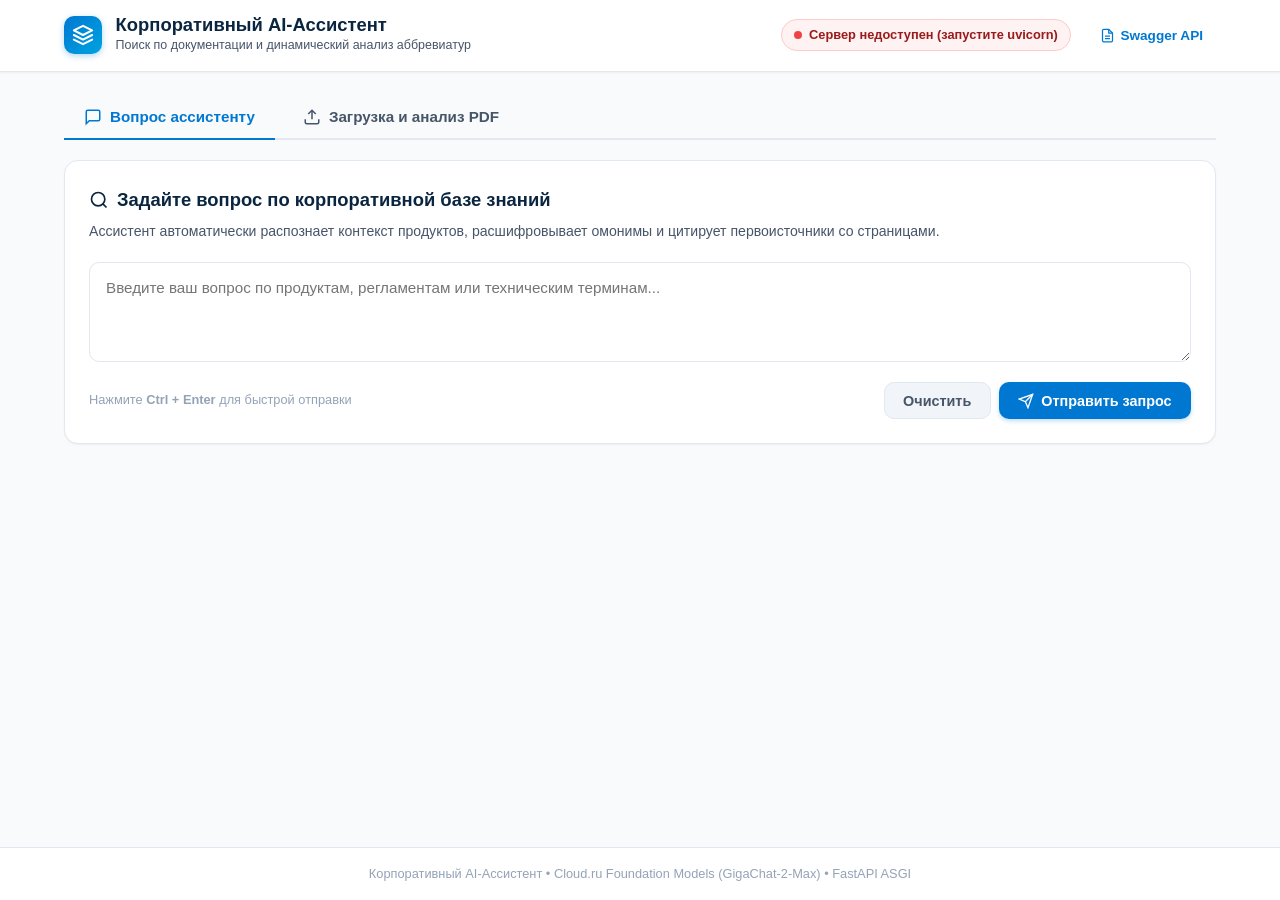
==== ui/index.html @ 6eb43e6e "feat(ui): replace Streamlit with lightweight vanilla HTML/CSS/JS frontend in ui/" ====
<!DOCTYPE html>
<html lang="ru">
<head>
  <meta charset="UTF-8">
  <meta name="viewport" content="width=device-width, initial-scale=1.0">
  <title>Корпоративный AI-Ассистент | База знаний и аббревиатуры</title>
  <link rel="stylesheet" href="style.css">
  <link rel="icon" href="data:image/svg+xml,<svg xmlns='http://www.w3.org/2000/svg' viewBox='0 0 24 24' fill='%230078D2'><path d='M12 2L2 7l10 5 10-5-10-5zM2 17l10 5 10-5M2 12l10 5 10-5'/></svg>">
</head>
<body>

  <!-- App Header -->
  <header class="app-header">
    <div class="header-container">
      <div class="brand-group">
        <div class="brand-icon">
          <svg width="22" height="22" viewBox="0 0 24 24" fill="none" stroke="currentColor" stroke-width="2.2" stroke-linecap="round" stroke-linejoin="round">
            <path d="M12 2L2 7l10 5 10-5-10-5z"></path>
            <path d="M2 17l10 5 10-5"></path>
            <path d="M2 12l10 5 10-5"></path>
          </svg>
        </div>
        <div>
          <h1 class="brand-title">Корпоративный AI-Ассистент</h1>
          <p class="brand-subtitle">Поиск по документации и динамический анализ аббревиатур</p>
        </div>
      </div>

      <div class="header-actions">
        <div id="health-status" class="status-pill">
          <span class="status-dot"></span>
          <span id="health-text">Проверка сервиса...</span>
        </div>
        <a href="/docs" target="_blank" class="docs-link" title="Открыть интерактивную документацию OpenAPI Swagger">
          <svg width="15" height="15" viewBox="0 0 24 24" fill="none" stroke="currentColor" stroke-width="2">
            <path d="M14 2H6a2 2 0 0 0-2 2v16a2 2 0 0 0 2 2h12a2 2 0 0 0 2-2V8z"></path>
            <polyline points="14 2 14 8 20 8"></polyline>
            <line x1="16" y1="13" x2="8" y2="13"></line>
            <line x1="16" y1="17" x2="8" y2="17"></line>
          </svg>
          Swagger API
        </a>
      </div>
    </div>
  </header>

  <!-- Main Content -->
  <main class="main-content">

    <!-- Navigation Tabs -->
    <nav class="tabs-nav">
      <button class="tab-btn active" data-tab="query">
        <svg class="tab-icon" viewBox="0 0 24 24" fill="none" stroke="currentColor" stroke-width="2">
          <path d="M21 15a2 2 0 0 1-2 2H7l-4 4V5a2 2 0 0 1 2-2h14a2 2 0 0 1 2 2z"></path>
        </svg>
        Вопрос ассистенту
      </button>
      <button class="tab-btn" data-tab="upload">
        <svg class="tab-icon" viewBox="0 0 24 24" fill="none" stroke="currentColor" stroke-width="2">
          <path d="M21 15v4a2 2 0 0 1-2 2H5a2 2 0 0 1-2-2v-4"></path>
          <polyline points="17 8 12 3 7 8"></polyline>
          <line x1="12" y1="3" x2="12" y2="15"></line>
        </svg>
        Загрузка и анализ PDF
      </button>
    </nav>

    <!-- Tab 1: Query Assistant -->
    <section id="tab-query" class="tab-panel active">
      <div class="card">
        <h2 class="card-title">
          <svg width="20" height="20" viewBox="0 0 24 24" fill="none" stroke="currentColor" stroke-width="2">
            <circle cx="11" cy="11" r="8"></circle>
            <line x1="21" y1="21" x2="16.65" y2="16.65"></line>
          </svg>
          Задайте вопрос по корпоративной базе знаний
        </h2>
        <p class="card-desc">
          Ассистент автоматически распознает контекст продуктов, расшифровывает омонимы и цитирует первоисточники со страницами.
        </p>

        <div class="query-form">
          <div class="input-wrapper">
            <textarea
              id="query-input"
              class="query-textarea"
              placeholder="Введите ваш вопрос по продуктам, регламентам или техническим терминам..."
              rows="3"
            ></textarea>
          </div>

          <div class="form-toolbar">
            <span class="form-hints">Нажмите <strong>Ctrl + Enter</strong> для быстрой отправки</span>
            <div class="btn-group">
              <button id="query-clear-btn" type="button" class="btn btn-secondary">
                Очистить
              </button>
              <button id="query-submit-btn" type="button" class="btn btn-primary">
                <svg width="16" height="16" viewBox="0 0 24 24" fill="none" stroke="currentColor" stroke-width="2">
                  <line x1="22" y1="2" x2="11" y2="13"></line>
                  <polygon points="22 2 15 22 11 13 2 9 22 2"></polygon>
                </svg>
                Отправить запрос
              </button>
            </div>
          </div>
        </div>

        <div id="query-alert" class="alert"></div>

        <!-- Query Loading Indicator -->
        <div id="query-loading" class="loading-box">
          <div class="spinner"></div>
          <p class="loading-text">Анализируем базу знаний и формируем ответ...</p>
        </div>

        <!-- Query Result -->
        <div id="query-result" class="result-section">
          <!-- Answer Card -->
          <div class="answer-card">
            <div class="answer-header">
              <span class="answer-badge">Ответ ассистента</span>
              <button id="copy-answer-btn" class="btn btn-secondary" style="padding: 0.35rem 0.75rem; font-size: 0.8rem;">
                <svg width="14" height="14" viewBox="0 0 24 24" fill="none" stroke="currentColor" stroke-width="2">
                  <rect x="9" y="9" width="13" height="13" rx="2" ry="2"></rect>
                  <path d="M5 15H4a2 2 0 0 1-2-2V4a2 2 0 0 1 2-2h9a2 2 0 0 1 2 2v1"></path>
                </svg>
                Копировать
              </button>
            </div>
            <div id="answer-text" class="answer-body"></div>
          </div>

          <!-- Detected Terms -->
          <div class="card terms-card" style="padding: 1.25rem;">
            <h3 class="card-title" style="font-size: 0.95rem; margin-bottom: 0.75rem;">
              <svg width="18" height="18" viewBox="0 0 24 24" fill="none" stroke="currentColor" stroke-width="2">
                <path d="M20.59 13.41l-7.17 7.17a2 2 0 0 1-2.83 0L2 12V2h10l8.59 8.59a2 2 0 0 1 0 2.82z"></path>
                <line x1="7" y1="7" x2="7.01" y2="7"></line>
              </svg>
              Распознанные термины и аббревиатуры (detected_terms):
            </h3>
            <div id="detected-terms-list" class="terms-grid"></div>
          </div>

          <!-- Sources -->
          <div id="sources-section" class="card sources-card" style="padding: 1.25rem;">
            <h3 class="card-title" style="font-size: 0.95rem; margin-bottom: 0.75rem;">
              <svg width="18" height="18" viewBox="0 0 24 24" fill="none" stroke="currentColor" stroke-width="2">
                <path d="M4 19.5A2.5 2.5 0 0 1 6.5 17H20"></path>
                <path d="M6.5 2H20v20H6.5A2.5 2.5 0 0 1 4 19.5v-15A2.5 2.5 0 0 1 6.5 2z"></path>
              </svg>
              Первоисточники документации (sources):
            </h3>
            <div id="sources-list" class="sources-list"></div>
          </div>

          <!-- Telemetry Footer -->
          <div class="telemetry-bar">
            <span id="telemetry-latency">⏱️ Время ответа: —</span>
            <span id="telemetry-req-id">ID: —</span>
          </div>
        </div>
      </div>
    </section>

    <!-- Tab 2: Upload and Extract PDF -->
    <section id="tab-upload" class="tab-panel">
      <div class="card">
        <h2 class="card-title">
          <svg width="20" height="20" viewBox="0 0 24 24" fill="none" stroke="currentColor" stroke-width="2">
            <path d="M14 2H6a2 2 0 0 0-2 2v16a2 2 0 0 0 2 2h12a2 2 0 0 0 2-2V8z"></path>
            <polyline points="14 2 14 8 20 8"></polyline>
            <line x1="12" y1="18" x2="12" y2="12"></line>
            <line x1="9" y1="15" x2="15" y2="15"></line>
          </svg>
          Загрузка и динамический анализ PDF-документа
        </h2>
        <p class="card-desc">
          Извлечение терминов алгоритмом Schwartz-Hearst и табличным парсером по контракту <code>POST /v1/abbreviations/extract</code>. Документ мгновенно регистрируется в оперативной памяти RAG для ответов на вопросы.
        </p>

        <!-- Drop Zone -->
        <div id="drop-zone" class="drop-zone">
          <input type="file" id="file-input" class="file-input" accept=".pdf,application/pdf">
          <svg class="drop-icon" viewBox="0 0 24 24" fill="none" stroke="currentColor" stroke-width="1.8">
            <path d="M21 15v4a2 2 0 0 1-2 2H5a2 2 0 0 1-2-2v-4"></path>
            <polyline points="17 8 12 3 7 8"></polyline>
            <line x1="12" y1="3" x2="12" y2="15"></line>
          </svg>
          <div class="drop-title">Перетащите PDF-файл сюда или кликните для выбора</div>
          <div class="drop-desc">Поддерживаются любые PDF-файлы технической документации объемом до 50 МиБ</div>
          <button type="button" class="btn btn-secondary" onclick="document.getElementById('file-input').click();">
            Обзор файлов
          </button>
        </div>

        <!-- Selected File Banner -->
        <div id="selected-file-info" class="selected-file-info">
          <div class="file-details">
            <svg width="18" height="18" viewBox="0 0 24 24" fill="none" stroke="currentColor" stroke-width="2">
              <path d="M14 2H6a2 2 0 0 0-2 2v16a2 2 0 0 0 2 2h12a2 2 0 0 0 2-2V8z"></path>
              <polyline points="14 2 14 8 20 8"></polyline>
            </svg>
            <span id="selected-file-name">filename.pdf</span>
            <span id="selected-file-size" class="file-size">(0 КБ)</span>
          </div>
          <div class="btn-group">
            <button id="remove-file-btn" type="button" class="btn btn-secondary" style="padding: 0.35rem 0.65rem;">
              Отменить
            </button>
            <button id="upload-btn" type="button" class="btn btn-primary" disabled>
              Извлечь и индексировать
            </button>
          </div>
        </div>

        <!-- Upload Alerts -->
        <div id="upload-alert" class="alert" style="margin-top: 1rem;"></div>
        <div id="upload-success" class="alert alert-success" style="margin-top: 1rem;">
          <svg width="18" height="18" viewBox="0 0 24 24" fill="none" stroke="currentColor" stroke-width="2">
            <polyline points="20 6 9 17 4 12"></polyline>
          </svg>
          <span id="upload-success-msg"></span>
        </div>

        <!-- Upload Loading -->
        <div id="upload-loading" class="loading-box">
          <div class="spinner"></div>
          <p class="loading-text">Парсинг PDF, извлечение аббревиатур и обновление RAG-индекса...</p>
        </div>

        <!-- Extracted Results Table -->
        <div id="extracted-section" class="result-section" style="margin-top: 1.5rem;">
          <div style="display: flex; align-items: center; justify-content: space-between; flex-wrap: wrap; gap: 0.75rem; margin-bottom: 0.75rem;">
            <div style="display: flex; align-items: center; gap: 0.75rem;">
              <h3 class="card-title" style="font-size: 1.05rem; margin: 0;">Извлеченные аббревиатуры</h3>
              <span id="extracted-count" class="answer-badge">Найдено: 0</span>
            </div>
            <div style="display: flex; align-items: center; gap: 0.5rem;">
              <input
                id="table-filter-input"
                type="text"
                placeholder="Фильтр по термину..."
                style="padding: 0.4rem 0.75rem; border: 1px solid var(--border); border-radius: var(--radius-sm); font-size: 0.85rem;"
              >
              <button id="ask-about-doc-btn" type="button" class="btn btn-primary" style="padding: 0.4rem 0.85rem; font-size: 0.85rem;">
                Задать вопрос по документу →
              </button>
            </div>
          </div>

          <div class="table-container">
            <table class="data-table">
              <thead>
                <tr>
                  <th style="width: 15%;">Термин</th>
                  <th style="width: 35%;">Расшифровка</th>
                  <th style="width: 15%;">Страницы</th>
                  <th style="width: 35%;">Цитата из текста</th>
                </tr>
              </thead>
              <tbody id="extracted-tbody">
                <!-- Injected via JavaScript -->
              </tbody>
            </table>
          </div>
        </div>

      </div>
    </section>

  </main>

  <!-- App Footer -->
  <footer class="app-footer">
    <p>Корпоративный AI-Ассистент • Cloud.ru Foundation Models (GigaChat-2-Max) • FastAPI ASGI</p>
  </footer>

  <script src="app.js"></script>
</body>
</html>
---- ui/style.css ----
:root {
  --primary: #0078d2;
  --primary-hover: #005fa8;
  --primary-light: #e6f3fc;
  --primary-dark: #0a2540;
  --accent: #00a3e0;
  --success: #10b981;
  --success-light: #ecfdf5;
  --warning: #f59e0b;
  --warning-light: #fffbeb;
  --danger: #ef4444;
  --danger-light: #fef2f2;
  
  --bg-page: #f8fafc;
  --bg-card: #ffffff;
  --bg-subtle: #f1f5f9;
  --border: #e2e8f0;
  --border-focus: #0078d2;
  
  --text-main: #0f172a;
  --text-secondary: #475569;
  --text-muted: #94a3b8;
  --text-on-primary: #ffffff;

  --shadow-sm: 0 1px 2px 0 rgba(0, 0, 0, 0.05);
  --shadow-md: 0 4px 6px -1px rgba(0, 0, 0, 0.08), 0 2px 4px -2px rgba(0, 0, 0, 0.05);
  --shadow-lg: 0 10px 15px -3px rgba(0, 0, 0, 0.08), 0 4px 6px -4px rgba(0, 0, 0, 0.04);

  --radius-sm: 6px;
  --radius-md: 10px;
  --radius-lg: 14px;
  --radius-full: 9999px;
  
  --font-sans: -apple-system, BlinkMacSystemFont, "Segoe UI", Roboto, "Helvetica Neue", Arial, sans-serif;
  --font-mono: ui-monospace, SFMono-Regular, Menlo, Monaco, Consolas, monospace;
}

* {
  box-sizing: border-box;
  margin: 0;
  padding: 0;
}

body {
  font-family: var(--font-sans);
  background-color: var(--bg-page);
  color: var(--text-main);
  line-height: 1.6;
  min-height: 100vh;
  display: flex;
  flex-direction: column;
}

/* Header */
.app-header {
  background-color: var(--bg-card);
  border-bottom: 1px solid var(--border);
  position: sticky;
  top: 0;
  z-index: 100;
  box-shadow: var(--shadow-sm);
}

.header-container {
  max-width: 1200px;
  margin: 0 auto;
  padding: 0.9rem 1.5rem;
  display: flex;
  align-items: center;
  justify-content: space-between;
}

.brand-group {
  display: flex;
  align-items: center;
  gap: 0.85rem;
}

.brand-icon {
  width: 38px;
  height: 38px;
  background: linear-gradient(135deg, var(--primary), var(--accent));
  color: #fff;
  border-radius: var(--radius-md);
  display: flex;
  align-items: center;
  justify-content: center;
  box-shadow: 0 2px 6px rgba(0, 120, 210, 0.3);
}

.brand-title {
  font-size: 1.15rem;
  font-weight: 700;
  color: var(--primary-dark);
  line-height: 1.2;
}

.brand-subtitle {
  font-size: 0.78rem;
  color: var(--text-secondary);
  font-weight: 500;
}

.header-actions {
  display: flex;
  align-items: center;
  gap: 1rem;
}

.status-pill {
  display: inline-flex;
  align-items: center;
  gap: 0.45rem;
  padding: 0.3rem 0.75rem;
  border-radius: var(--radius-full);
  font-size: 0.8rem;
  font-weight: 600;
  background-color: var(--bg-subtle);
  color: var(--text-secondary);
  border: 1px solid var(--border);
  transition: all 0.2s ease;
}

.status-dot {
  width: 8px;
  height: 8px;
  border-radius: 50%;
  background-color: var(--text-muted);
}

.status-pill.online {
  background-color: var(--success-light);
  color: #065f46;
  border-color: #a7f3d0;
}
.status-pill.online .status-dot {
  background-color: var(--success);
  box-shadow: 0 0 0 2px rgba(16, 185, 129, 0.2);
}

.status-pill.offline {
  background-color: var(--danger-light);
  color: #991b1b;
  border-color: #fecaca;
}
.status-pill.offline .status-dot {
  background-color: var(--danger);
}

.docs-link {
  display: inline-flex;
  align-items: center;
  gap: 0.35rem;
  font-size: 0.85rem;
  font-weight: 600;
  color: var(--primary);
  text-decoration: none;
  padding: 0.35rem 0.75rem;
  border-radius: var(--radius-sm);
  border: 1px solid transparent;
  transition: all 0.2s ease;
}

.docs-link:hover {
  background-color: var(--primary-light);
  border-color: #bfdbfe;
}

/* Main Container */
.main-content {
  flex: 1;
  max-width: 1200px;
  width: 100%;
  margin: 1.5rem auto;
  padding: 0 1.5rem;
}

/* Tabs Navigation */
.tabs-nav {
  display: flex;
  gap: 0.5rem;
  margin-bottom: 1.25rem;
  border-bottom: 2px solid var(--border);
}

.tab-btn {
  display: inline-flex;
  align-items: center;
  gap: 0.5rem;
  padding: 0.75rem 1.25rem;
  font-size: 0.95rem;
  font-weight: 600;
  color: var(--text-secondary);
  background: none;
  border: none;
  border-bottom: 2px solid transparent;
  margin-bottom: -2px;
  cursor: pointer;
  transition: all 0.2s ease;
}

.tab-btn:hover {
  color: var(--primary);
}

.tab-btn.active {
  color: var(--primary);
  border-bottom-color: var(--primary);
}

.tab-icon {
  width: 18px;
  height: 18px;
}

/* Tab Panels */
.tab-panel {
  display: none;
}

.tab-panel.active {
  display: block;
}

/* Cards */
.card {
  background-color: var(--bg-card);
  border-radius: var(--radius-lg);
  border: 1px solid var(--border);
  box-shadow: var(--shadow-sm);
  padding: 1.5rem;
  margin-bottom: 1.5rem;
}

.card-title {
  font-size: 1.15rem;
  font-weight: 700;
  color: var(--primary-dark);
  margin-bottom: 0.35rem;
  display: flex;
  align-items: center;
  gap: 0.5rem;
}

.card-desc {
  font-size: 0.88rem;
  color: var(--text-secondary);
  margin-bottom: 1.25rem;
}

/* Query Form */
.query-form {
  display: flex;
  flex-direction: column;
  gap: 0.75rem;
}

.input-wrapper {
  position: relative;
}

.query-textarea {
  width: 100%;
  min-height: 100px;
  padding: 0.85rem 1rem;
  font-family: inherit;
  font-size: 0.95rem;
  line-height: 1.5;
  color: var(--text-main);
  background-color: #fff;
  border: 1.5px solid var(--border);
  border-radius: var(--radius-md);
  resize: vertical;
  outline: none;
  transition: border-color 0.2s ease, box-shadow 0.2s ease;
}

.query-textarea:focus {
  border-color: var(--border-focus);
  box-shadow: 0 0 0 3px rgba(0, 120, 210, 0.15);
}

.form-toolbar {
  display: flex;
  align-items: center;
  justify-content: space-between;
  flex-wrap: wrap;
  gap: 0.75rem;
}

.form-hints {
  font-size: 0.8rem;
  color: var(--text-muted);
}

.btn-group {
  display: flex;
  align-items: center;
  gap: 0.5rem;
}

/* Buttons */
.btn {
  display: inline-flex;
  align-items: center;
  justify-content: center;
  gap: 0.45rem;
  padding: 0.6rem 1.15rem;
  font-family: inherit;
  font-size: 0.9rem;
  font-weight: 600;
  border-radius: var(--radius-md);
  border: 1px solid transparent;
  cursor: pointer;
  transition: all 0.2s ease;
  user-select: none;
}

.btn:disabled {
  opacity: 0.55;
  cursor: not-allowed;
}

.btn-primary {
  background-color: var(--primary);
  color: var(--text-on-primary);
  box-shadow: 0 2px 4px rgba(0, 120, 210, 0.25);
}

.btn-primary:hover:not(:disabled) {
  background-color: var(--primary-hover);
  box-shadow: 0 3px 6px rgba(0, 120, 210, 0.35);
}

.btn-secondary {
  background-color: var(--bg-subtle);
  color: var(--text-secondary);
  border-color: var(--border);
}

.btn-secondary:hover:not(:disabled) {
  background-color: #e2e8f0;
  color: var(--text-main);
}

.btn-icon-only {
  padding: 0.5rem;
}

/* Loading State */
.loading-box {
  display: none;
  text-align: center;
  padding: 2.5rem 1rem;
}

.loading-box.active {
  display: flex;
  flex-direction: column;
  align-items: center;
  justify-content: center;
}

.spinner {
  width: 36px;
  height: 36px;
  border: 3.5px solid rgba(0, 120, 210, 0.2);
  border-top-color: var(--primary);
  border-radius: 50%;
  animation: spin 0.8s linear infinite;
  margin-bottom: 0.85rem;
}

@keyframes spin {
  to {
    transform: rotate(360deg);
  }
}

.loading-text {
  font-size: 0.92rem;
  color: var(--text-secondary);
  font-weight: 500;
}

/* Result Container */
.result-section {
  display: none;
}

.result-section.active {
  display: block;
}

.answer-card {
  background: linear-gradient(to bottom, #ffffff, #fafcff);
  border: 1px solid #d0e3f8;
  border-radius: var(--radius-lg);
  padding: 1.5rem;
  margin-bottom: 1.25rem;
  position: relative;
  box-shadow: var(--shadow-sm);
}

.answer-header {
  display: flex;
  align-items: center;
  justify-content: space-between;
  margin-bottom: 1rem;
  padding-bottom: 0.6rem;
  border-bottom: 1px solid #e8f0fe;
}

.answer-badge {
  font-size: 0.78rem;
  font-weight: 700;
  text-transform: uppercase;
  letter-spacing: 0.05em;
  color: var(--primary);
  background-color: var(--primary-light);
  padding: 0.2rem 0.6rem;
  border-radius: var(--radius-full);
}

.answer-body {
  font-size: 1rem;
  line-height: 1.65;
  color: #1e293b;
  white-space: pre-wrap;
}

.answer-body p {
  margin-bottom: 0.75rem;
}

.answer-body p:last-child {
  margin-bottom: 0;
}

/* Detected Terms */
.terms-card {
  margin-bottom: 1.25rem;
}

.terms-grid {
  display: flex;
  flex-wrap: wrap;
  gap: 0.65rem;
}

.term-badge {
  display: inline-flex;
  align-items: center;
  gap: 0.45rem;
  background-color: #f1f7fe;
  border: 1px solid #c7e0fb;
  border-radius: var(--radius-md);
  padding: 0.45rem 0.85rem;
}

.term-canonical {
  font-weight: 700;
  color: var(--primary);
  font-size: 0.9rem;
}

.term-divider {
  color: var(--text-muted);
}

.term-expansion {
  color: var(--text-secondary);
  font-size: 0.88rem;
  font-style: italic;
}

/* Sources */
.sources-card {
  margin-bottom: 1.25rem;
}

.sources-list {
  display: flex;
  flex-direction: column;
  gap: 0.5rem;
}

.source-item {
  display: flex;
  align-items: center;
  justify-content: space-between;
  padding: 0.6rem 0.9rem;
  background-color: var(--bg-subtle);
  border: 1px solid var(--border);
  border-radius: var(--radius-md);
  font-size: 0.88rem;
}

.source-name {
  display: flex;
  align-items: center;
  gap: 0.45rem;
  font-weight: 600;
  color: var(--text-main);
  word-break: break-all;
}

.source-page {
  display: inline-flex;
  align-items: center;
  font-size: 0.78rem;
  font-weight: 700;
  padding: 0.2rem 0.55rem;
  background-color: #fff;
  border: 1px solid var(--border);
  border-radius: var(--radius-sm);
  color: var(--text-secondary);
  white-space: nowrap;
}

/* Telemetry Footer */
.telemetry-bar {
  display: flex;
  align-items: center;
  justify-content: space-between;
  padding: 0.5rem 0.25rem;
  font-size: 0.78rem;
  color: var(--text-muted);
}

/* Upload Drop Zone */
.drop-zone {
  border: 2px dashed #cbd5e1;
  border-radius: var(--radius-lg);
  padding: 3rem 1.5rem;
  text-align: center;
  background-color: #fafbfc;
  cursor: pointer;
  transition: all 0.2s ease;
  position: relative;
}

.drop-zone:hover,
.drop-zone.dragover {
  border-color: var(--primary);
  background-color: var(--primary-light);
}

.drop-icon {
  width: 48px;
  height: 48px;
  color: var(--primary);
  margin-bottom: 0.75rem;
}

.drop-title {
  font-size: 1.05rem;
  font-weight: 700;
  color: var(--primary-dark);
  margin-bottom: 0.25rem;
}

.drop-desc {
  font-size: 0.85rem;
  color: var(--text-secondary);
  margin-bottom: 1rem;
}

.file-input {
  display: none;
}

.selected-file-info {
  display: none;
  align-items: center;
  justify-content: space-between;
  padding: 0.75rem 1rem;
  background-color: var(--primary-light);
  border: 1px solid #bfdbfe;
  border-radius: var(--radius-md);
  margin-top: 1rem;
}

.selected-file-info.active {
  display: flex;
}

.file-details {
  display: flex;
  align-items: center;
  gap: 0.5rem;
  font-size: 0.9rem;
  font-weight: 600;
  color: var(--primary-dark);
}

.file-size {
  font-size: 0.8rem;
  color: var(--text-secondary);
  font-weight: 400;
}

/* Extracted Abbreviations Table */
.table-container {
  overflow-x: auto;
  margin-top: 1rem;
  border: 1px solid var(--border);
  border-radius: var(--radius-md);
}

.data-table {
  width: 100%;
  border-collapse: collapse;
  text-align: left;
  font-size: 0.88rem;
}

.data-table th {
  background-color: #f1f5f9;
  color: var(--text-secondary);
  font-weight: 700;
  padding: 0.75rem 1rem;
  border-bottom: 2px solid var(--border);
  position: sticky;
  top: 0;
}

.data-table td {
  padding: 0.75rem 1rem;
  border-bottom: 1px solid var(--border);
  vertical-align: top;
}

.data-table tbody tr:hover {
  background-color: #f8fafc;
}

.quote-cell {
  max-width: 420px;
  font-style: italic;
  color: var(--text-secondary);
  font-size: 0.84rem;
  line-height: 1.4;
}

/* Alert Boxes */
.alert {
  display: none;
  padding: 0.85rem 1.15rem;
  border-radius: var(--radius-md);
  font-size: 0.88rem;
  margin-bottom: 1.25rem;
  align-items: center;
  gap: 0.5rem;
}

.alert.active {
  display: flex;
}

.alert-danger {
  background-color: var(--danger-light);
  border: 1px solid #fecaca;
  color: #991b1b;
}

.alert-success {
  background-color: var(--success-light);
  border: 1px solid #a7f3d0;
  color: #065f46;
}

/* Footer */
.app-footer {
  margin-top: auto;
  border-top: 1px solid var(--border);
  background-color: var(--bg-card);
  padding: 1rem 1.5rem;
  text-align: center;
  font-size: 0.8rem;
  color: var(--text-muted);
}

/* Responsive */
@media (max-width: 768px) {
  .header-container {
    flex-direction: column;
    align-items: flex-start;
    gap: 0.75rem;
  }
  
  .header-actions {
    width: 100%;
    justify-content: space-between;
  }

  .form-toolbar {
    flex-direction: column;
    align-items: stretch;
  }

  .btn-group {
    justify-content: flex-end;
  }
}
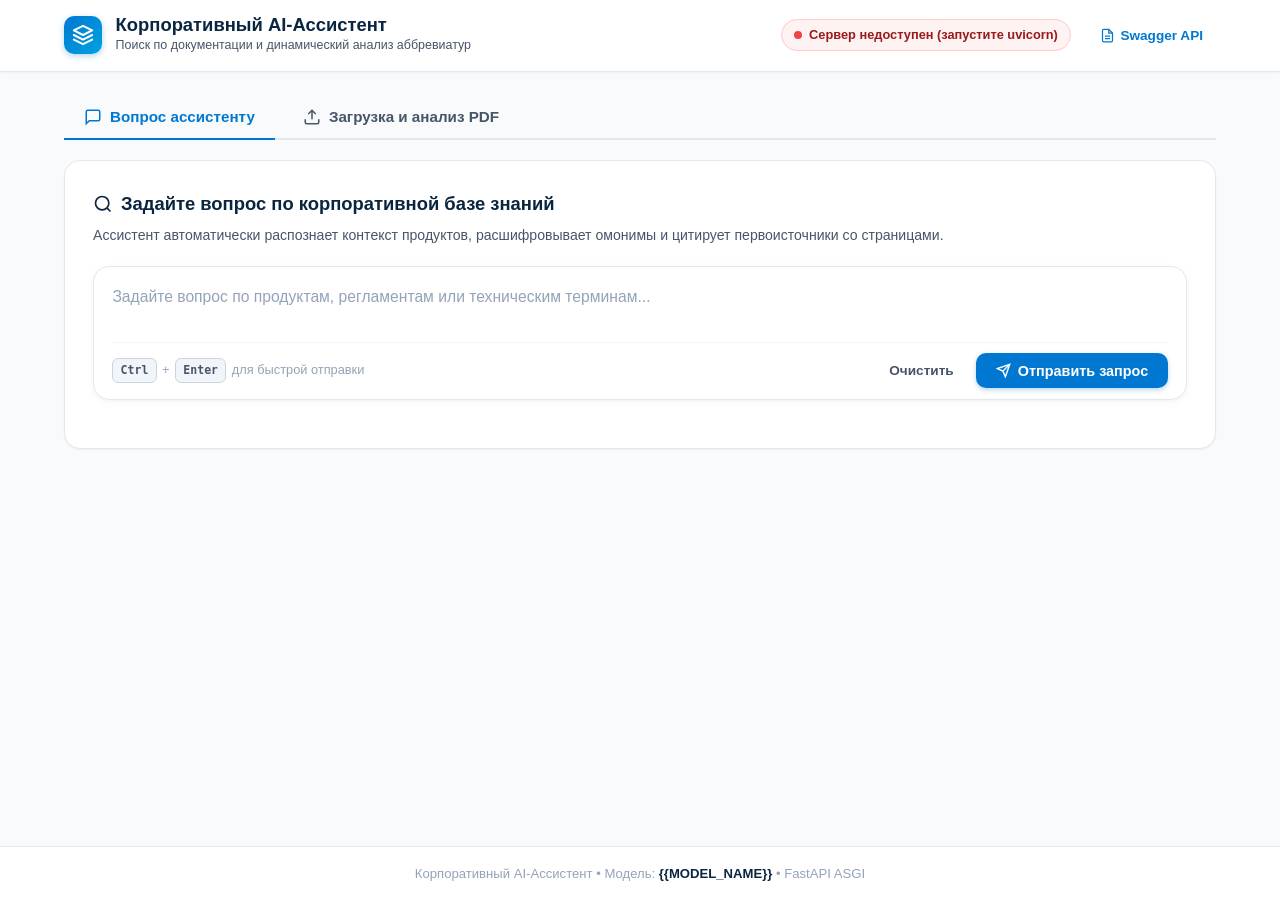
==== commit adf5a420: "fix(ui): modernize input box, render Markdown in answers, remove redundant text, fix button layout, " ====
--- a/ui/index.html
+++ b/ui/index.html
@@ -79,28 +79,29 @@
           Ассистент автоматически распознает контекст продуктов, расшифровывает омонимы и цитирует первоисточники со страницами.
         </p>
 
-        <div class="query-form">
-          <div class="input-wrapper">
-            <textarea
-              id="query-input"
-              class="query-textarea"
-              placeholder="Введите ваш вопрос по продуктам, регламентам или техническим терминам..."
-              rows="3"
-            ></textarea>
-          </div>
-
-          <div class="form-toolbar">
-            <span class="form-hints">Нажмите <strong>Ctrl + Enter</strong> для быстрой отправки</span>
-            <div class="btn-group">
-              <button id="query-clear-btn" type="button" class="btn btn-secondary">
+        <!-- Modern Chat Input Box -->
+        <div class="chat-input-box">
+          <textarea
+            id="query-input"
+            class="chat-input-textarea"
+            placeholder="Задайте вопрос по продуктам, регламентам или техническим терминам..."
+            rows="1"
+          ></textarea>
+          <div class="chat-input-footer">
+            <div class="chat-input-hints">
+              <span class="kbd">Ctrl</span> + <span class="kbd">Enter</span>
+              <span class="hint-text">для быстрой отправки</span>
+            </div>
+            <div class="chat-input-actions">
+              <button id="query-clear-btn" type="button" class="btn btn-ghost" title="Очистить поле ввода">
                 Очистить
               </button>
               <button id="query-submit-btn" type="button" class="btn btn-primary">
-                <svg width="16" height="16" viewBox="0 0 24 24" fill="none" stroke="currentColor" stroke-width="2">
+                <svg width="15" height="15" viewBox="0 0 24 24" fill="none" stroke="currentColor" stroke-width="2.2">
                   <line x1="22" y1="2" x2="11" y2="13"></line>
                   <polygon points="22 2 15 22 11 13 2 9 22 2"></polygon>
                 </svg>
-                Отправить запрос
+                <span>Отправить запрос</span>
               </button>
             </div>
           </div>
@@ -176,9 +177,6 @@
           </svg>
           Загрузка и динамический анализ PDF-документа
         </h2>
-        <p class="card-desc">
-          Извлечение терминов алгоритмом Schwartz-Hearst и табличным парсером по контракту <code>POST /v1/abbreviations/extract</code>. Документ мгновенно регистрируется в оперативной памяти RAG для ответов на вопросы.
-        </p>
 
         <!-- Drop Zone -->
         <div id="drop-zone" class="drop-zone">
@@ -274,7 +272,7 @@
 
   <!-- App Footer -->
   <footer class="app-footer">
-    <p>Корпоративный AI-Ассистент • Cloud.ru Foundation Models (GigaChat-2-Max) • FastAPI ASGI</p>
+    <p>Корпоративный AI-Ассистент • Модель: <strong id="footer-model-name">{{MODEL_NAME}}</strong> • FastAPI ASGI</p>
   </footer>
 
   <script src="app.js"></script>
--- a/ui/style.css
+++ b/ui/style.css
@@ -25,10 +25,12 @@
   --shadow-sm: 0 1px 2px 0 rgba(0, 0, 0, 0.05);
   --shadow-md: 0 4px 6px -1px rgba(0, 0, 0, 0.08), 0 2px 4px -2px rgba(0, 0, 0, 0.05);
   --shadow-lg: 0 10px 15px -3px rgba(0, 0, 0, 0.08), 0 4px 6px -4px rgba(0, 0, 0, 0.04);
+  --shadow-input: 0 2px 10px rgba(0, 0, 0, 0.04), 0 1px 3px rgba(0, 0, 0, 0.02);
+  --shadow-focus: 0 0 0 4px rgba(0, 120, 210, 0.14), 0 6px 16px rgba(0, 120, 210, 0.08);
 
   --radius-sm: 6px;
   --radius-md: 10px;
-  --radius-lg: 14px;
+  --radius-lg: 16px;
   --radius-full: 9999px;
   
   --font-sans: -apple-system, BlinkMacSystemFont, "Segoe UI", Roboto, "Helvetica Neue", Arial, sans-serif;
@@ -228,7 +230,7 @@
   border-radius: var(--radius-lg);
   border: 1px solid var(--border);
   box-shadow: var(--shadow-sm);
-  padding: 1.5rem;
+  padding: 1.75rem;
   margin-bottom: 1.5rem;
 }
 
@@ -248,52 +250,76 @@
   margin-bottom: 1.25rem;
 }
 
-/* Query Form */
-.query-form {
+/* Modern Chat Input Box */
+.chat-input-box {
+  background-color: #ffffff;
+  border: 1.5px solid var(--border);
+  border-radius: var(--radius-lg);
+  box-shadow: var(--shadow-input);
+  padding: 0.9rem 1.15rem 0.65rem 1.15rem;
   display: flex;
   flex-direction: column;
-  gap: 0.75rem;
-}
-
-.input-wrapper {
-  position: relative;
-}
-
-.query-textarea {
+  transition: border-color 0.2s ease, box-shadow 0.2s ease;
+  margin-bottom: 1.25rem;
+}
+
+.chat-input-box:focus-within {
+  border-color: var(--primary);
+  box-shadow: var(--shadow-focus);
+}
+
+.chat-input-textarea {
   width: 100%;
-  min-height: 100px;
-  padding: 0.85rem 1rem;
+  min-height: 54px;
+  max-height: 220px;
+  padding: 0.2rem 0;
   font-family: inherit;
-  font-size: 0.95rem;
-  line-height: 1.5;
+  font-size: 0.98rem;
+  line-height: 1.55;
   color: var(--text-main);
-  background-color: #fff;
-  border: 1.5px solid var(--border);
-  border-radius: var(--radius-md);
-  resize: vertical;
+  background: transparent;
+  border: none;
   outline: none;
-  transition: border-color 0.2s ease, box-shadow 0.2s ease;
-}
-
-.query-textarea:focus {
-  border-color: var(--border-focus);
-  box-shadow: 0 0 0 3px rgba(0, 120, 210, 0.15);
-}
-
-.form-toolbar {
+  resize: none;
+  overflow-y: auto;
+}
+
+.chat-input-textarea::placeholder {
+  color: var(--text-muted);
+}
+
+.chat-input-footer {
   display: flex;
   align-items: center;
   justify-content: space-between;
+  padding-top: 0.6rem;
+  margin-top: 0.4rem;
+  border-top: 1px solid #f1f5f9;
   flex-wrap: wrap;
-  gap: 0.75rem;
-}
-
-.form-hints {
+  gap: 0.6rem;
+}
+
+.chat-input-hints {
+  display: inline-flex;
+  align-items: center;
+  gap: 0.35rem;
   font-size: 0.8rem;
   color: var(--text-muted);
 }
 
-.btn-group {
+.kbd {
+  display: inline-block;
+  padding: 0.15rem 0.45rem;
+  font-size: 0.72rem;
+  font-weight: 600;
+  font-family: var(--font-mono);
+  background-color: var(--bg-subtle);
+  border: 1px solid #cbd5e1;
+  border-radius: var(--radius-sm);
+  color: var(--text-secondary);
+}
+
+.chat-input-actions {
   display: flex;
   align-items: center;
   gap: 0.5rem;
@@ -305,7 +331,7 @@
   align-items: center;
   justify-content: center;
   gap: 0.45rem;
-  padding: 0.6rem 1.15rem;
+  padding: 0.55rem 1.15rem;
   font-family: inherit;
   font-size: 0.9rem;
   font-weight: 600;
@@ -324,12 +350,12 @@
 .btn-primary {
   background-color: var(--primary);
   color: var(--text-on-primary);
-  box-shadow: 0 2px 4px rgba(0, 120, 210, 0.25);
+  box-shadow: 0 2px 5px rgba(0, 120, 210, 0.28);
 }
 
 .btn-primary:hover:not(:disabled) {
   background-color: var(--primary-hover);
-  box-shadow: 0 3px 6px rgba(0, 120, 210, 0.35);
+  box-shadow: 0 3px 8px rgba(0, 120, 210, 0.38);
 }
 
 .btn-secondary {
@@ -343,8 +369,17 @@
   color: var(--text-main);
 }
 
-.btn-icon-only {
-  padding: 0.5rem;
+.btn-ghost {
+  background: transparent;
+  color: var(--text-secondary);
+  border: 1px solid transparent;
+  padding: 0.45rem 0.85rem;
+  font-size: 0.85rem;
+}
+
+.btn-ghost:hover:not(:disabled) {
+  background-color: var(--bg-subtle);
+  color: var(--text-main);
 }
 
 /* Loading State */
@@ -422,19 +457,105 @@
   border-radius: var(--radius-full);
 }
 
+/* Answer Body with Rich Markdown Styling */
 .answer-body {
-  font-size: 1rem;
-  line-height: 1.65;
+  font-size: 0.96rem;
+  line-height: 1.68;
   color: #1e293b;
-  white-space: pre-wrap;
-}
-
-.answer-body p {
-  margin-bottom: 0.75rem;
-}
-
-.answer-body p:last-child {
+}
+
+.answer-body .md-h2 {
+  font-size: 1.25rem;
+  font-weight: 700;
+  color: var(--primary-dark);
+  margin: 1.25rem 0 0.55rem 0;
+  padding-bottom: 0.35rem;
+  border-bottom: 1px solid #e2e8f0;
+}
+
+.answer-body .md-h3 {
+  font-size: 1.12rem;
+  font-weight: 700;
+  color: var(--primary-dark);
+  margin: 1.1rem 0 0.5rem 0;
+}
+
+.answer-body .md-h4 {
+  font-size: 1.02rem;
+  font-weight: 700;
+  color: var(--primary);
+  margin: 0.95rem 0 0.45rem 0;
+}
+
+.answer-body .md-h5 {
+  font-size: 0.96rem;
+  font-weight: 600;
+  color: var(--text-main);
+  margin: 0.8rem 0 0.35rem 0;
+}
+
+.answer-body .md-h2:first-child,
+.answer-body .md-h3:first-child,
+.answer-body .md-h4:first-child,
+.answer-body .md-h5:first-child {
+  margin-top: 0;
+}
+
+.answer-body .md-p {
+  margin-bottom: 0.8rem;
+  line-height: 1.68;
+}
+
+.answer-body .md-p:last-child {
   margin-bottom: 0;
+}
+
+.answer-body strong {
+  font-weight: 700;
+  color: #0f172a;
+}
+
+.answer-body em {
+  font-style: italic;
+  color: #334155;
+}
+
+.answer-body .md-ol,
+.answer-body .md-ul {
+  margin: 0.5rem 0 0.85rem 1.35rem;
+  padding-left: 0.4rem;
+}
+
+.answer-body li {
+  margin-bottom: 0.35rem;
+  line-height: 1.6;
+}
+
+.answer-body li::marker {
+  color: var(--primary);
+  font-weight: 600;
+}
+
+.answer-body .inline-code {
+  background-color: var(--bg-subtle);
+  border: 1px solid #e2e8f0;
+  border-radius: var(--radius-sm);
+  padding: 0.15rem 0.42rem;
+  font-family: var(--font-mono);
+  font-size: 0.88em;
+  color: #0369a1;
+}
+
+.answer-body .code-block {
+  background-color: #0f172a;
+  color: #f8fafc;
+  padding: 0.9rem 1.2rem;
+  border-radius: var(--radius-md);
+  overflow-x: auto;
+  margin: 0.85rem 0;
+  font-family: var(--font-mono);
+  font-size: 0.88rem;
+  line-height: 1.5;
 }
 
 /* Detected Terms */
@@ -677,8 +798,12 @@
   background-color: var(--bg-card);
   padding: 1rem 1.5rem;
   text-align: center;
-  font-size: 0.8rem;
+  font-size: 0.82rem;
   color: var(--text-muted);
+}
+
+.app-footer strong {
+  color: var(--primary-dark);
 }
 
 /* Responsive */
@@ -694,12 +819,12 @@
     justify-content: space-between;
   }
 
-  .form-toolbar {
+  .chat-input-footer {
     flex-direction: column;
     align-items: stretch;
   }
 
-  .btn-group {
+  .chat-input-actions {
     justify-content: flex-end;
   }
 }
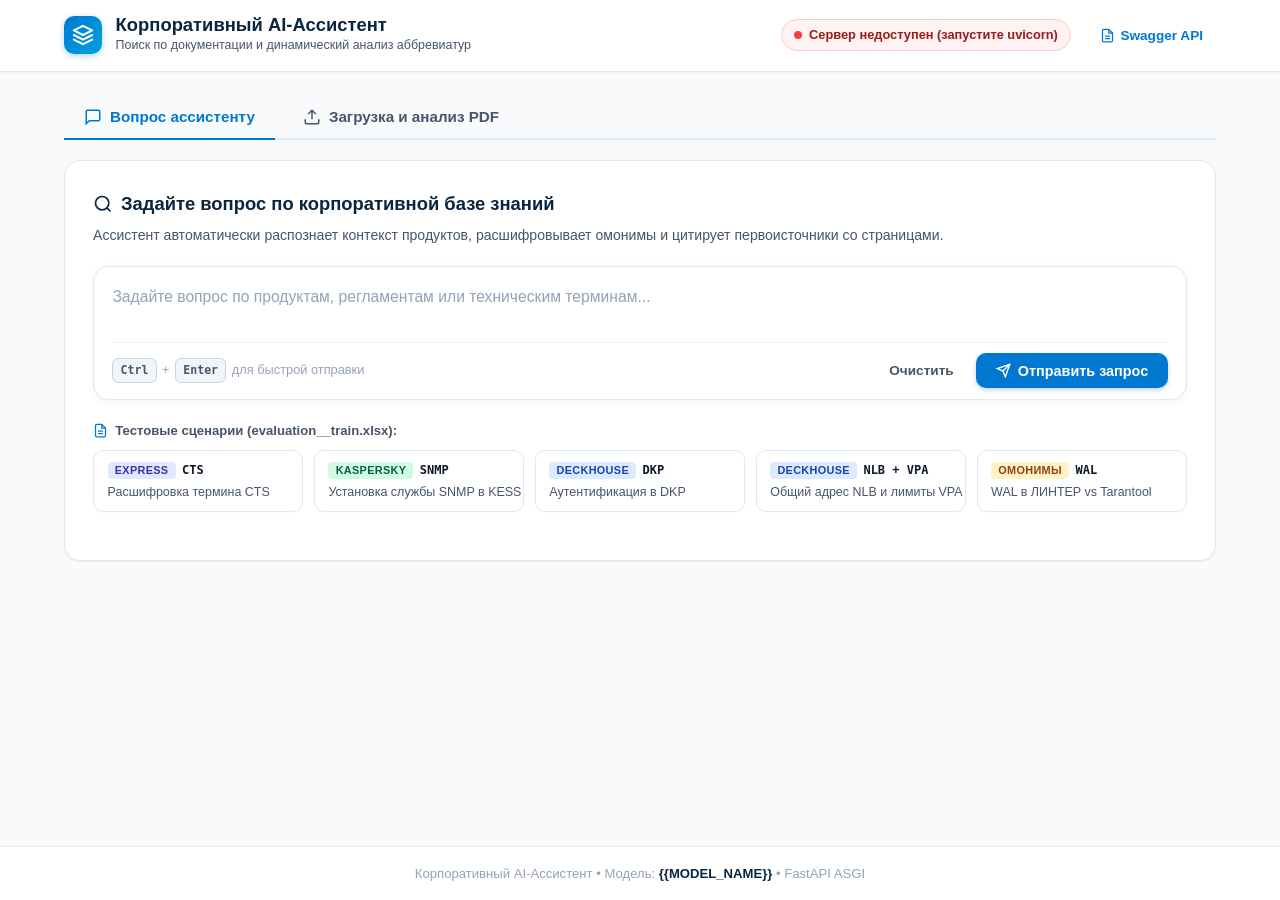
==== commit e006f87d: "feat(ui): add evaluation__train.xlsx benchmark test suggestion cards" ====
--- a/ui/index.html
+++ b/ui/index.html
@@ -107,7 +107,62 @@
           </div>
         </div>
 
+        <!-- Benchmark Quick Suggestions (evaluation__train.xlsx) -->
+        <div class="benchmark-section">
+          <div class="benchmark-section-header">
+            <svg width="15" height="15" viewBox="0 0 24 24" fill="none" stroke="currentColor" stroke-width="2">
+              <path d="M14 2H6a2 2 0 0 0-2 2v16a2 2 0 0 0 2 2h12a2 2 0 0 0 2-2V8z"></path>
+              <polyline points="14 2 14 8 20 8"></polyline>
+              <line x1="16" y1="13" x2="8" y2="13"></line>
+              <line x1="16" y1="17" x2="8" y2="17"></line>
+            </svg>
+            <span>Тестовые сценарии (evaluation__train.xlsx):</span>
+          </div>
+          <div class="benchmark-grid">
+            <button type="button" class="benchmark-card" data-query="Как в документации eXpress расшифровывается CTS?" title="Как в документации eXpress расшифровывается CTS?">
+              <div class="benchmark-card-top">
+                <span class="benchmark-badge badge-express">eXpress</span>
+                <span class="benchmark-tag">CTS</span>
+              </div>
+              <div class="benchmark-card-title">Расшифровка термина CTS</div>
+            </button>
+
+            <button type="button" class="benchmark-card" data-query="Что требуется установить на защищаемом компьютере перед добавлением поддержки SNMP в Kaspersky Embedded Systems Security?" title="Что требуется установить на защищаемом компьютере перед добавлением поддержки SNMP в Kaspersky Embedded Systems Security?">
+              <div class="benchmark-card-top">
+                <span class="benchmark-badge badge-kaspersky">Kaspersky</span>
+                <span class="benchmark-tag">SNMP</span>
+              </div>
+              <div class="benchmark-card-title">Установка службы SNMP в KESS</div>
+            </button>
+
+            <button type="button" class="benchmark-card" data-query="Как DKP обрабатывает первое обращение к защищённому ресурсу уже аутентифицированного пользователя и пользователя с единственным внешним провайдером?" title="Как DKP обрабатывает первое обращение к защищённому ресурсу уже аутентифицированного пользователя и пользователя с единственным внешним провайдером?">
+              <div class="benchmark-card-top">
+                <span class="benchmark-badge badge-deckhouse">Deckhouse</span>
+                <span class="benchmark-tag">DKP</span>
+              </div>
+              <div class="benchmark-card-title">Аутентификация в DKP</div>
+            </button>
+
+            <button type="button" class="benchmark-card" data-query="В Deckhouse несколько сервисов NLB должны использовать общий адрес, а VPA — подбирать ресурсы контейнера. Как настроить общий адрес и почему лимиты не изменятся автоматически?" title="В Deckhouse несколько сервисов NLB должны использовать общий адрес, а VPA — подбирать ресурсы контейнера. Как настроить общий адрес и почему лимиты не изменятся автоматически?">
+              <div class="benchmark-card-top">
+                <span class="benchmark-badge badge-deckhouse">Deckhouse</span>
+                <span class="benchmark-tag">NLB + VPA</span>
+              </div>
+              <div class="benchmark-card-title">Общий адрес NLB и лимиты VPA</div>
+            </button>
+
+            <button type="button" class="benchmark-card" data-query="Как в ЛИНТЕР загрузить реплицируемые данные с ненулевым WAL, а в Tarantool восстановить данные после потери памяти с помощью WAL?" title="Как в ЛИНТЕР загрузить реплицируемые данные с ненулевым WAL, а в Tarantool восстановить данные после потери памяти с помощью WAL?">
+              <div class="benchmark-card-top">
+                <span class="benchmark-badge badge-homonym">Омонимы</span>
+                <span class="benchmark-tag">WAL</span>
+              </div>
+              <div class="benchmark-card-title">WAL в ЛИНТЕР vs Tarantool</div>
+            </button>
+          </div>
+        </div>
+
         <div id="query-alert" class="alert"></div>
+
 
         <!-- Query Loading Indicator -->
         <div id="query-loading" class="loading-box">
--- a/ui/style.css
+++ b/ui/style.css
@@ -325,7 +325,116 @@
   gap: 0.5rem;
 }
 
+/* Benchmark Quick Suggestions (evaluation__train.xlsx) */
+.benchmark-section {
+  margin-bottom: 1.25rem;
+}
+
+.benchmark-section-header {
+  font-size: 0.82rem;
+  font-weight: 600;
+  color: var(--text-secondary);
+  display: flex;
+  align-items: center;
+  gap: 0.45rem;
+  margin-bottom: 0.6rem;
+}
+
+.benchmark-section-header svg {
+  color: var(--primary);
+  flex-shrink: 0;
+}
+
+.benchmark-grid {
+  display: grid;
+  grid-template-columns: repeat(auto-fit, minmax(200px, 1fr));
+  gap: 0.65rem;
+}
+
+.benchmark-card {
+  background-color: #ffffff;
+  border: 1px solid var(--border);
+  border-radius: var(--radius-md);
+  padding: 0.65rem 0.85rem;
+  text-align: left;
+  cursor: pointer;
+  transition: all 0.2s cubic-bezier(0.16, 1, 0.3, 1);
+  display: flex;
+  flex-direction: column;
+  gap: 0.35rem;
+  font-family: inherit;
+  box-shadow: 0 1px 3px rgba(0, 0, 0, 0.02);
+}
+
+.benchmark-card:hover {
+  border-color: var(--primary);
+  background-color: #f8fafc;
+  transform: translateY(-2px);
+  box-shadow: 0 4px 12px rgba(0, 120, 210, 0.08);
+}
+
+.benchmark-card:active,
+.benchmark-card.active {
+  border-color: var(--primary);
+  background-color: #eff6ff;
+  box-shadow: 0 0 0 2px rgba(0, 120, 210, 0.2);
+}
+
+.benchmark-card-top {
+  display: flex;
+  align-items: center;
+  justify-content: space-between;
+  gap: 0.4rem;
+}
+
+.benchmark-badge {
+  font-size: 0.68rem;
+  font-weight: 700;
+  text-transform: uppercase;
+  letter-spacing: 0.03em;
+  padding: 0.15rem 0.45rem;
+  border-radius: 4px;
+}
+
+.badge-express {
+  background-color: #e0e7ff;
+  color: #3730a3;
+}
+
+.badge-kaspersky {
+  background-color: #d1fae5;
+  color: #065f46;
+}
+
+.badge-deckhouse {
+  background-color: #dbeafe;
+  color: #1e40af;
+}
+
+.badge-homonym {
+  background-color: #fef3c7;
+  color: #92400e;
+}
+
+.benchmark-tag {
+  font-size: 0.75rem;
+  font-weight: 700;
+  color: var(--text-main);
+  font-family: var(--font-mono, monospace);
+}
+
+.benchmark-card-title {
+  font-size: 0.78rem;
+  font-weight: 500;
+  color: var(--text-secondary);
+  line-height: 1.35;
+  white-space: nowrap;
+  overflow: hidden;
+  text-overflow: ellipsis;
+}
+
 /* Buttons */
+
 .btn {
   display: inline-flex;
   align-items: center;
@@ -556,6 +665,23 @@
   font-family: var(--font-mono);
   font-size: 0.88rem;
   line-height: 1.5;
+}
+
+.answer-body .md-hr {
+  border: none;
+  border-top: 1.5px solid #d0e3f8;
+  margin: 1.25rem 0;
+  height: 0;
+}
+
+.answer-body .md-quote {
+  border-left: 3px solid var(--primary);
+  padding: 0.45rem 0.9rem;
+  margin: 0.85rem 0;
+  background-color: var(--primary-light);
+  border-radius: 0 var(--radius-sm) var(--radius-sm) 0;
+  color: #334155;
+  font-style: italic;
 }
 
 /* Detected Terms */
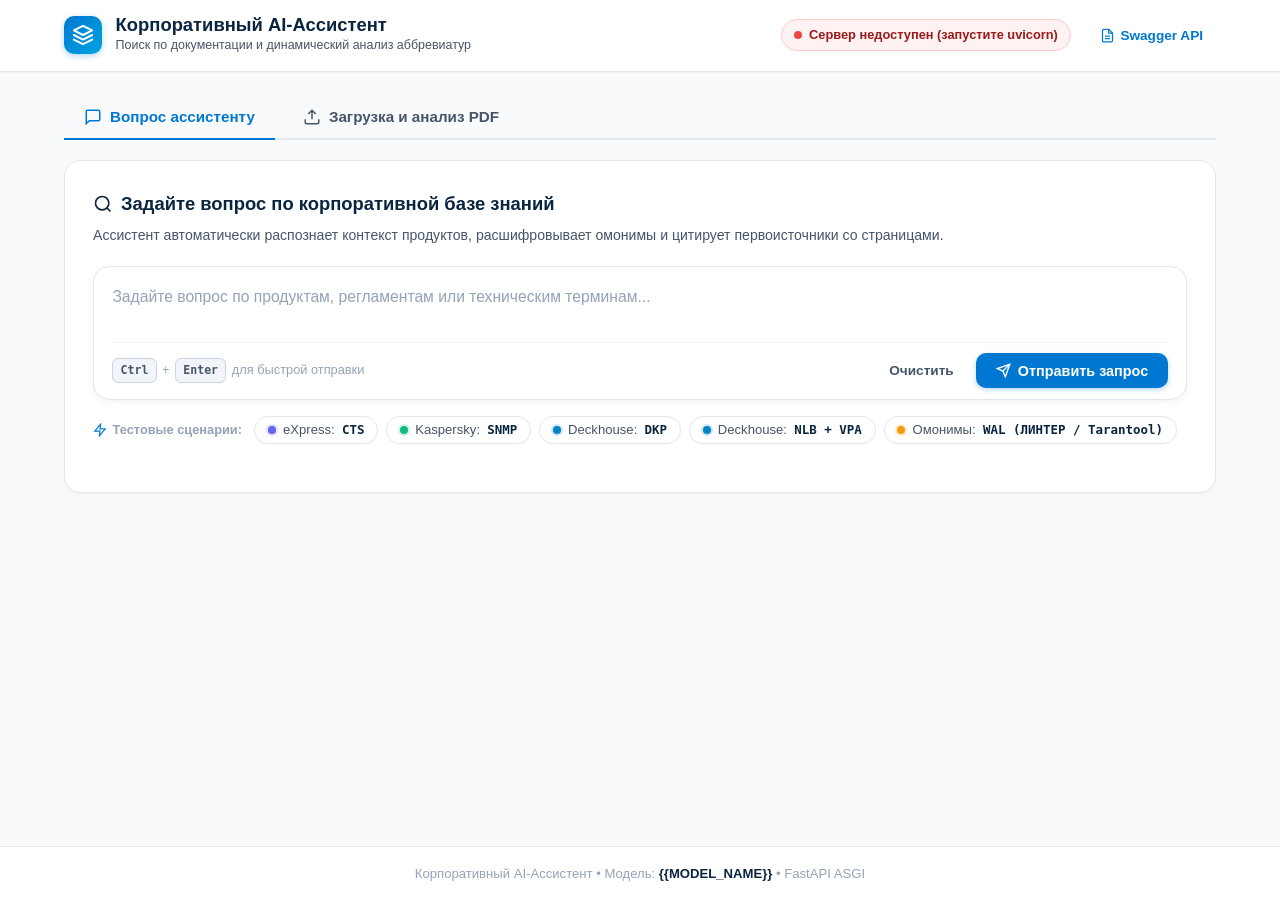
==== commit 38f5e25c: "style(ui): redesign test suggestions into sleek prompt pills with cache-busting" ====
--- a/ui/index.html
+++ b/ui/index.html
@@ -4,7 +4,7 @@
   <meta charset="UTF-8">
   <meta name="viewport" content="width=device-width, initial-scale=1.0">
   <title>Корпоративный AI-Ассистент | База знаний и аббревиатуры</title>
-  <link rel="stylesheet" href="style.css">
+  <link rel="stylesheet" href="style.css?v=2">
   <link rel="icon" href="data:image/svg+xml,<svg xmlns='http://www.w3.org/2000/svg' viewBox='0 0 24 24' fill='%230078D2'><path d='M12 2L2 7l10 5 10-5-10-5zM2 17l10 5 10-5M2 12l10 5 10-5'/></svg>">
 </head>
 <body>
@@ -107,56 +107,43 @@
           </div>
         </div>
 
-        <!-- Benchmark Quick Suggestions (evaluation__train.xlsx) -->
-        <div class="benchmark-section">
-          <div class="benchmark-section-header">
-            <svg width="15" height="15" viewBox="0 0 24 24" fill="none" stroke="currentColor" stroke-width="2">
-              <path d="M14 2H6a2 2 0 0 0-2 2v16a2 2 0 0 0 2 2h12a2 2 0 0 0 2-2V8z"></path>
-              <polyline points="14 2 14 8 20 8"></polyline>
-              <line x1="16" y1="13" x2="8" y2="13"></line>
-              <line x1="16" y1="17" x2="8" y2="17"></line>
+        <!-- Quick Benchmark Prompt Chips (evaluation__train.xlsx) -->
+        <div class="prompt-suggestions">
+          <div class="prompt-suggestions-label">
+            <svg width="14" height="14" viewBox="0 0 24 24" fill="none" stroke="currentColor" stroke-width="2">
+              <polygon points="13 2 3 14 12 14 11 22 21 10 12 10 13 2"></polygon>
             </svg>
-            <span>Тестовые сценарии (evaluation__train.xlsx):</span>
-          </div>
-          <div class="benchmark-grid">
-            <button type="button" class="benchmark-card" data-query="Как в документации eXpress расшифровывается CTS?" title="Как в документации eXpress расшифровывается CTS?">
-              <div class="benchmark-card-top">
-                <span class="benchmark-badge badge-express">eXpress</span>
-                <span class="benchmark-tag">CTS</span>
-              </div>
-              <div class="benchmark-card-title">Расшифровка термина CTS</div>
-            </button>
-
-            <button type="button" class="benchmark-card" data-query="Что требуется установить на защищаемом компьютере перед добавлением поддержки SNMP в Kaspersky Embedded Systems Security?" title="Что требуется установить на защищаемом компьютере перед добавлением поддержки SNMP в Kaspersky Embedded Systems Security?">
-              <div class="benchmark-card-top">
-                <span class="benchmark-badge badge-kaspersky">Kaspersky</span>
-                <span class="benchmark-tag">SNMP</span>
-              </div>
-              <div class="benchmark-card-title">Установка службы SNMP в KESS</div>
-            </button>
-
-            <button type="button" class="benchmark-card" data-query="Как DKP обрабатывает первое обращение к защищённому ресурсу уже аутентифицированного пользователя и пользователя с единственным внешним провайдером?" title="Как DKP обрабатывает первое обращение к защищённому ресурсу уже аутентифицированного пользователя и пользователя с единственным внешним провайдером?">
-              <div class="benchmark-card-top">
-                <span class="benchmark-badge badge-deckhouse">Deckhouse</span>
-                <span class="benchmark-tag">DKP</span>
-              </div>
-              <div class="benchmark-card-title">Аутентификация в DKP</div>
-            </button>
-
-            <button type="button" class="benchmark-card" data-query="В Deckhouse несколько сервисов NLB должны использовать общий адрес, а VPA — подбирать ресурсы контейнера. Как настроить общий адрес и почему лимиты не изменятся автоматически?" title="В Deckhouse несколько сервисов NLB должны использовать общий адрес, а VPA — подбирать ресурсы контейнера. Как настроить общий адрес и почему лимиты не изменятся автоматически?">
-              <div class="benchmark-card-top">
-                <span class="benchmark-badge badge-deckhouse">Deckhouse</span>
-                <span class="benchmark-tag">NLB + VPA</span>
-              </div>
-              <div class="benchmark-card-title">Общий адрес NLB и лимиты VPA</div>
-            </button>
-
-            <button type="button" class="benchmark-card" data-query="Как в ЛИНТЕР загрузить реплицируемые данные с ненулевым WAL, а в Tarantool восстановить данные после потери памяти с помощью WAL?" title="Как в ЛИНТЕР загрузить реплицируемые данные с ненулевым WAL, а в Tarantool восстановить данные после потери памяти с помощью WAL?">
-              <div class="benchmark-card-top">
-                <span class="benchmark-badge badge-homonym">Омонимы</span>
-                <span class="benchmark-tag">WAL</span>
-              </div>
-              <div class="benchmark-card-title">WAL в ЛИНТЕР vs Tarantool</div>
+            <span>Тестовые сценарии:</span>
+          </div>
+          <div class="prompt-chips-wrap">
+            <button type="button" class="prompt-chip" data-query="Как в документации eXpress расшифровывается CTS?" title="eXpress: Как в документации eXpress расшифровывается CTS?">
+              <span class="chip-dot dot-express"></span>
+              <span class="chip-label">eXpress:</span>
+              <span class="chip-term">CTS</span>
+            </button>
+
+            <button type="button" class="prompt-chip" data-query="Что требуется установить на защищаемом компьютере перед добавлением поддержки SNMP в Kaspersky Embedded Systems Security?" title="Kaspersky: Что требуется установить на защищаемом компьютере перед добавлением поддержки SNMP в Kaspersky Embedded Systems Security?">
+              <span class="chip-dot dot-kaspersky"></span>
+              <span class="chip-label">Kaspersky:</span>
+              <span class="chip-term">SNMP</span>
+            </button>
+
+            <button type="button" class="prompt-chip" data-query="Как DKP обрабатывает первое обращение к защищённому ресурсу уже аутентифицированного пользователя и пользователя с единственным внешним провайдером?" title="Deckhouse: Как DKP обрабатывает первое обращение к защищённому ресурсу уже аутентифицированного пользователя и пользователя с единственным внешним провайдером?">
+              <span class="chip-dot dot-deckhouse"></span>
+              <span class="chip-label">Deckhouse:</span>
+              <span class="chip-term">DKP</span>
+            </button>
+
+            <button type="button" class="prompt-chip" data-query="В Deckhouse несколько сервисов NLB должны использовать общий адрес, а VPA — подбирать ресурсы контейнера. Как настроить общий адрес и почему лимиты не изменятся автоматически?" title="Deckhouse: В Deckhouse несколько сервисов NLB должны использовать общий адрес, а VPA — подбирать ресурсы контейнера. Как настроить общий адрес и почему лимиты не изменятся автоматически?">
+              <span class="chip-dot dot-deckhouse"></span>
+              <span class="chip-label">Deckhouse:</span>
+              <span class="chip-term">NLB + VPA</span>
+            </button>
+
+            <button type="button" class="prompt-chip" data-query="Как в ЛИНТЕР загрузить реплицируемые данные с ненулевым WAL, а в Tarantool восстановить данные после потери памяти с помощью WAL?" title="Омонимы: Как в ЛИНТЕР загрузить реплицируемые данные с ненулевым WAL, а в Tarantool восстановить данные после потери памяти с помощью WAL?">
+              <span class="chip-dot dot-homonym"></span>
+              <span class="chip-label">Омонимы:</span>
+              <span class="chip-term">WAL (ЛИНТЕР / Tarantool)</span>
             </button>
           </div>
         </div>
--- a/ui/style.css
+++ b/ui/style.css
@@ -325,112 +325,111 @@
   gap: 0.5rem;
 }
 
-/* Benchmark Quick Suggestions (evaluation__train.xlsx) */
-.benchmark-section {
+/* Quick Prompt Chips (evaluation__train.xlsx) */
+.prompt-suggestions {
+  display: flex;
+  align-items: center;
+  gap: 0.75rem;
+  margin-top: -0.25rem;
   margin-bottom: 1.25rem;
-}
-
-.benchmark-section-header {
-  font-size: 0.82rem;
+  flex-wrap: wrap;
+}
+
+.prompt-suggestions-label {
+  display: inline-flex;
+  align-items: center;
+  gap: 0.35rem;
+  font-size: 0.8rem;
   font-weight: 600;
-  color: var(--text-secondary);
-  display: flex;
-  align-items: center;
-  gap: 0.45rem;
-  margin-bottom: 0.6rem;
-}
-
-.benchmark-section-header svg {
+  color: var(--text-muted);
+  white-space: nowrap;
+}
+
+.prompt-suggestions-label svg {
   color: var(--primary);
   flex-shrink: 0;
 }
 
-.benchmark-grid {
-  display: grid;
-  grid-template-columns: repeat(auto-fit, minmax(200px, 1fr));
-  gap: 0.65rem;
-}
-
-.benchmark-card {
+.prompt-chips-wrap {
+  display: flex;
+  align-items: center;
+  gap: 0.5rem;
+  flex-wrap: wrap;
+}
+
+.prompt-chip {
+  appearance: none;
+  -webkit-appearance: none;
+  -moz-appearance: none;
+  display: inline-flex;
+  align-items: center;
+  gap: 0.45rem;
+  padding: 0.35rem 0.8rem;
   background-color: #ffffff;
   border: 1px solid var(--border);
-  border-radius: var(--radius-md);
-  padding: 0.65rem 0.85rem;
-  text-align: left;
+  border-radius: var(--radius-full);
+  font-family: inherit;
+  font-size: 0.82rem;
+  color: var(--text-main);
   cursor: pointer;
-  transition: all 0.2s cubic-bezier(0.16, 1, 0.3, 1);
-  display: flex;
-  flex-direction: column;
-  gap: 0.35rem;
-  font-family: inherit;
-  box-shadow: 0 1px 3px rgba(0, 0, 0, 0.02);
-}
-
-.benchmark-card:hover {
+  outline: none;
+  transition: all 0.18s cubic-bezier(0.16, 1, 0.3, 1);
+  box-shadow: 0 1px 2px rgba(0, 0, 0, 0.03);
+}
+
+.prompt-chip:hover {
   border-color: var(--primary);
-  background-color: #f8fafc;
-  transform: translateY(-2px);
-  box-shadow: 0 4px 12px rgba(0, 120, 210, 0.08);
-}
-
-.benchmark-card:active,
-.benchmark-card.active {
+  background-color: #f0f7ff;
+  color: var(--primary-dark);
+  transform: translateY(-1px);
+  box-shadow: 0 3px 8px rgba(0, 120, 210, 0.12);
+}
+
+.prompt-chip:active,
+.prompt-chip.active {
   border-color: var(--primary);
-  background-color: #eff6ff;
-  box-shadow: 0 0 0 2px rgba(0, 120, 210, 0.2);
-}
-
-.benchmark-card-top {
-  display: flex;
-  align-items: center;
-  justify-content: space-between;
-  gap: 0.4rem;
-}
-
-.benchmark-badge {
-  font-size: 0.68rem;
-  font-weight: 700;
-  text-transform: uppercase;
-  letter-spacing: 0.03em;
-  padding: 0.15rem 0.45rem;
-  border-radius: 4px;
-}
-
-.badge-express {
-  background-color: #e0e7ff;
-  color: #3730a3;
-}
-
-.badge-kaspersky {
-  background-color: #d1fae5;
-  color: #065f46;
-}
-
-.badge-deckhouse {
-  background-color: #dbeafe;
-  color: #1e40af;
-}
-
-.badge-homonym {
-  background-color: #fef3c7;
-  color: #92400e;
-}
-
-.benchmark-tag {
-  font-size: 0.75rem;
-  font-weight: 700;
-  color: var(--text-main);
+  background-color: #e0f2fe;
+  color: var(--primary-dark);
+  box-shadow: 0 0 0 2px rgba(0, 120, 210, 0.25);
+}
+
+.chip-dot {
+  width: 8px;
+  height: 8px;
+  border-radius: 50%;
+  flex-shrink: 0;
+}
+
+.dot-express {
+  background-color: #6366f1;
+  box-shadow: 0 0 0 2px rgba(99, 102, 241, 0.2);
+}
+
+.dot-kaspersky {
+  background-color: #10b981;
+  box-shadow: 0 0 0 2px rgba(16, 185, 129, 0.2);
+}
+
+.dot-deckhouse {
+  background-color: #0284c7;
+  box-shadow: 0 0 0 2px rgba(2, 132, 199, 0.2);
+}
+
+.dot-homonym {
+  background-color: #f59e0b;
+  box-shadow: 0 0 0 2px rgba(245, 158, 11, 0.2);
+}
+
+.chip-label {
+  font-weight: 500;
+  color: var(--text-secondary);
+}
+
+.chip-term {
+  font-weight: 700;
+  color: var(--primary-dark);
   font-family: var(--font-mono, monospace);
-}
-
-.benchmark-card-title {
   font-size: 0.78rem;
-  font-weight: 500;
-  color: var(--text-secondary);
-  line-height: 1.35;
-  white-space: nowrap;
-  overflow: hidden;
-  text-overflow: ellipsis;
 }
 
 /* Buttons */
